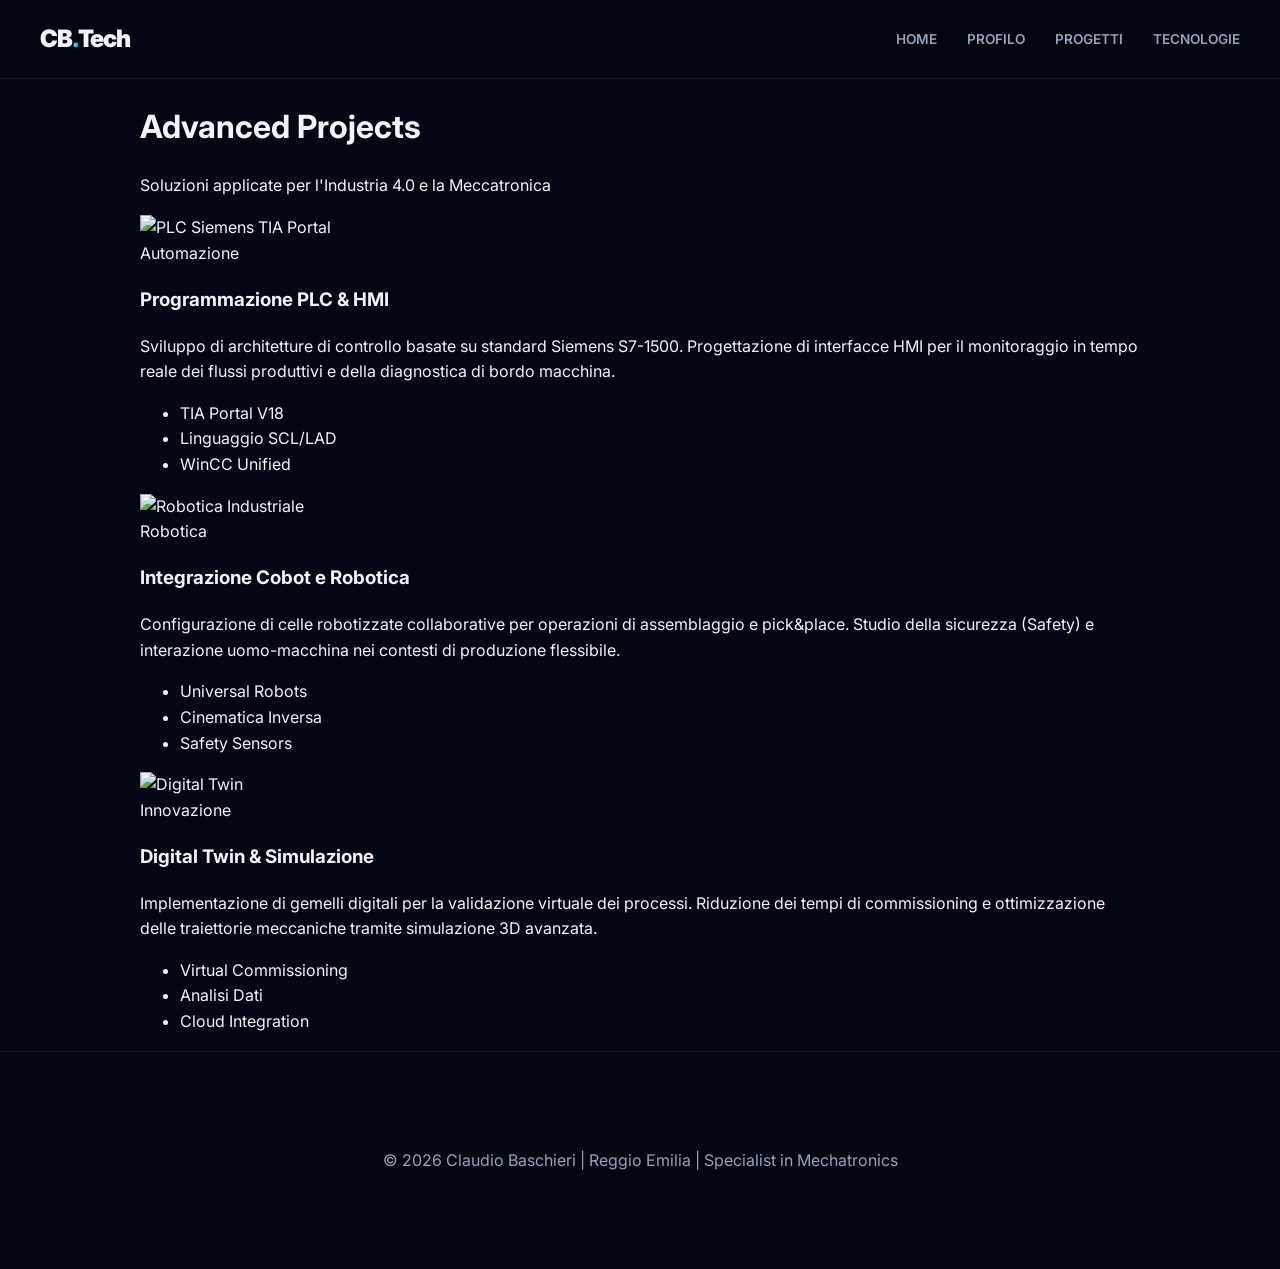
==== progetti.html @ 542c9ddd "Create progetti.html" ====
<!DOCTYPE html>
<html lang="it">
<head>
    <meta charset="UTF-8">
    <meta name="viewport" content="width=device-width, initial-scale=1.0">
    <title>Progetti Tech | Claudio Baschieri</title>
    <link rel="stylesheet" href="style.css">
    <link href="https://fonts.googleapis.com/css2?family=Inter:wght@400;700;900&display=swap" rel="stylesheet">
</head>
<body>

    <nav>
        <div class="nav-container">
            <div class="logo">CB<span>.</span>Tech</div>
            <ul>
                <li><a href="index.html">Home</a></li>
                <li><a href="index.html#profilo">Profilo</a></li>
                <li><a href="progetti.html">Progetti</a></li>
                <li><a href="index.html#tecnologie">Tecnologie</a></li>
            </ul>
        </div>
    </nav>

    <header class="hero-small">
        <div class="container">
            <h1>Advanced Projects</h1>
            <p>Soluzioni applicate per l'Industria 4.0 e la Meccatronica</p>
        </div>
    </header>

    <main class="container">
        
        <div class="project-row">
            <div class="project-image">
                <img src="http://googleusercontent.com/image_collection/image_retrieval/11330183672092704528_0" alt="PLC Siemens TIA Portal">
            </div>
            <div class="project-text">
                <span class="tag">Automazione</span>
                <h3>Programmazione PLC & HMI</h3>
                <p>Sviluppo di architetture di controllo basate su standard Siemens S7-1500. Progettazione di interfacce HMI per il monitoraggio in tempo reale dei flussi produttivi e della diagnostica di bordo macchina.</p>
                <ul class="tech-list">
                    <li>TIA Portal V18</li>
                    <li>Linguaggio SCL/LAD</li>
                    <li>WinCC Unified</li>
                </ul>
            </div>
        </div>

        <div class="project-row reverse">
            <div class="project-image">
                <img src="http://googleusercontent.com/image_collection/image_retrieval/9215575416538268412_0" alt="Robotica Industriale">
            </div>
            <div class="project-text">
                <span class="tag">Robotica</span>
                <h3>Integrazione Cobot e Robotica</h3>
                <p>Configurazione di celle robotizzate collaborative per operazioni di assemblaggio e pick&place. Studio della sicurezza (Safety) e interazione uomo-macchina nei contesti di produzione flessibile.</p>
                <ul class="tech-list">
                    <li>Universal Robots</li>
                    <li>Cinematica Inversa</li>
                    <li>Safety Sensors</li>
                </ul>
            </div>
        </div>

        <div class="project-row">
            <div class="project-image">
                <img src="http://googleusercontent.com/image_collection/image_retrieval/9629028514435934628_0" alt="Digital Twin">
            </div>
            <div class="project-text">
                <span class="tag">Innovazione</span>
                <h3>Digital Twin & Simulazione</h3>
                <p>Implementazione di gemelli digitali per la validazione virtuale dei processi. Riduzione dei tempi di commissioning e ottimizzazione delle traiettorie meccaniche tramite simulazione 3D avanzata.</p>
                <ul class="tech-list">
                    <li>Virtual Commissioning</li>
                    <li>Analisi Dati</li>
                    <li>Cloud Integration</li>
                </ul>
            </div>
        </div>

    </main>

    <footer>
        <p>© 2026 Claudio Baschieri | Reggio Emilia | Specialist in Mechatronics</p>
    </footer>

</body>
</html>
---- style.css ----
:root {
    --bg: #030712;
    --primary: #38bdf8;
    --secondary: #1e293b;
    --text: #f1f5f9;
    --text-dim: #94a3b8;
    --accent: #0ea5e9;
}

html { scroll-behavior: smooth; }
body { background: var(--bg); color: var(--text); font-family: 'Inter', sans-serif; margin: 0; line-height: 1.6; }

/* Navbar */
nav { background: rgba(3, 7, 18, 0.9); backdrop-filter: blur(12px); padding: 20px 0; position: sticky; top: 0; z-index: 1000; border-bottom: 1px solid rgba(56, 189, 248, 0.1); }
.nav-container { max-width: 1200px; margin: 0 auto; display: flex; justify-content: space-between; align-items: center; padding: 0 20px; }
.logo { font-weight: 900; font-size: 1.5rem; letter-spacing: -1px; }
.logo span { color: var(--primary); }
nav ul { display: flex; list-style: none; gap: 30px; margin: 0; }
nav ul a { color: var(--text-dim); text-decoration: none; font-size: 0.85rem; font-weight: 600; text-transform: uppercase; transition: 0.3s; }
nav ul a:hover { color: var(--primary); }

/* Hero */
.hero { height: 90vh; display: flex; align-items: center; justify-content: center; background: radial-gradient(circle at center, rgba(56, 189, 248, 0.05), transparent); text-align: center; padding: 0 20px; }
.pre-title { color: var(--primary); font-family: 'JetBrains Mono', monospace; font-size: 0.9rem; letter-spacing: 3px; display: block; margin-bottom: 20px; }
.hero h1 { font-size: clamp(3rem, 8vw, 5.5rem); margin: 0; font-weight: 900; letter-spacing: -4px; line-height: 1; }
.hero p { max-width: 600px; margin: 20px auto; font-size: 1.2rem; color: var(--text-dim); }

.cta-group { margin-top: 40px; display: flex; gap: 20px; justify-content: center; }
.btn-primary { background: var(--primary); color: var(--bg); padding: 15px 35px; border-radius: 8px; text-decoration: none; font-weight: bold; }
.btn-outline { border: 1px solid var(--text-dim); color: var(--text); padding: 15px 35px; border-radius: 8px; text-decoration: none; font-weight: bold; transition: 0.3s; }
.btn-outline:hover { border-color: var(--primary); color: var(--primary); }

/* Sections */
.section { padding: 120px 0; }
.alt-bg { background: rgba(30, 41, 59, 0.3); }
.container { max-width: 1000px; margin: 0 auto; padding: 0 20px; }
.section-header { margin-bottom: 60px; }
.number { color: var(--primary); font-family: 'JetBrains Mono'; margin-right: 10px; }
h2 { font-size: 2.5rem; display: inline; }

.content-grid { display: grid; grid-template-columns: 1.5fr 1fr; gap: 60px; align-items: center; }
.stat-box { background: var(--secondary); padding: 40px; border-radius: 20px; border: 1px solid rgba(255,255,255,0.05); }
.stat { font-size: 1.5rem; font-weight: bold; margin-bottom: 10px; }
.stat span { color: var(--primary); display: block; font-size: 2.5rem; }

/* Skills Card */
.skills-grid { display: grid; grid-template-columns: repeat(auto-fit, minmax(220px, 1fr)); gap: 25px; }
.skill-card { background: var(--secondary); padding: 40px; border-radius: 20px; transition: 0.4s; border: 1px solid transparent; }
.skill-card:hover { transform: translateY(-10px); border-color: var(--primary); box-shadow: 0 20px 40px rgba(0,0,0,0.5); }
.icon { font-size: 2.5rem; margin-bottom: 20px; display: block; }
.skill-card h3 { margin: 0 0 15px 0; color: #fff; }

.dark-section { background: var(--primary); color: var(--bg); text-align: center; }
.dark-section h2 { color: var(--bg); font-weight: 900; }
.text-center { text-align: center; }

footer { padding: 80px 0; border-top: 1px solid rgba(255,255,255,0.05); text-align: center; color: var(--text-dim); }
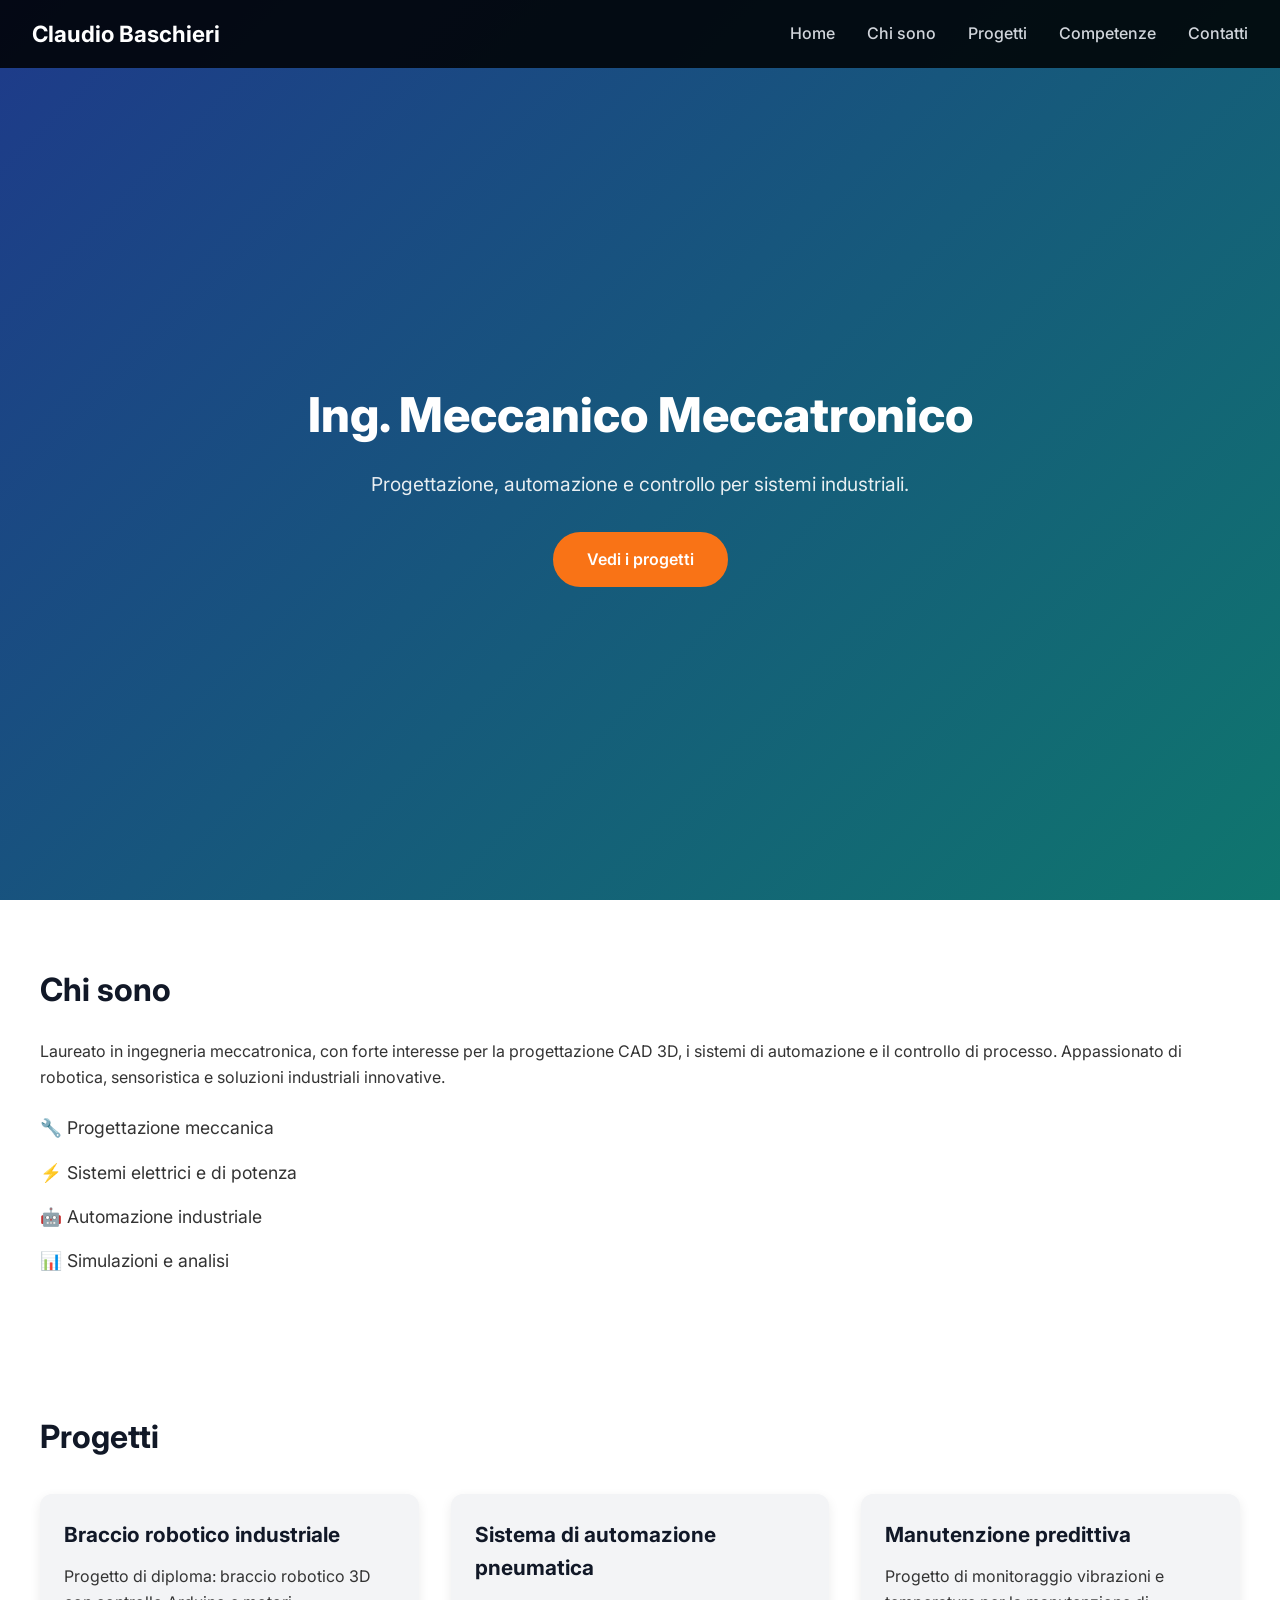
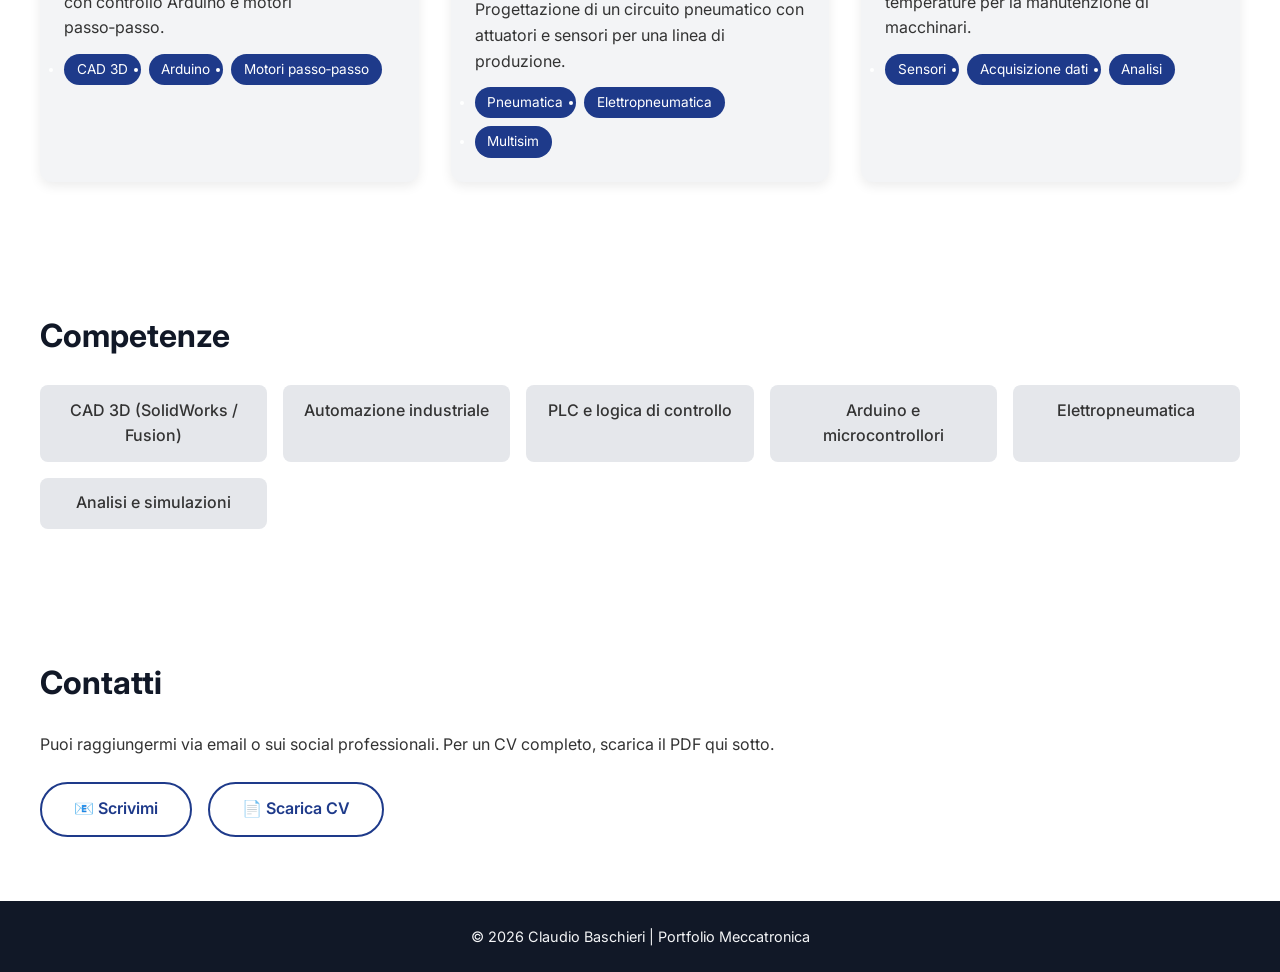
==== commit 46ca472f: "Update progetti.html" ====
--- a/progetti.html
+++ b/progetti.html
@@ -1,88 +1,119 @@
 <!DOCTYPE html>
 <html lang="it">
 <head>
-    <meta charset="UTF-8">
-    <meta name="viewport" content="width=device-width, initial-scale=1.0">
-    <title>Progetti Tech | Claudio Baschieri</title>
-    <link rel="stylesheet" href="style.css">
-    <link href="https://fonts.googleapis.com/css2?family=Inter:wght@400;700;900&display=swap" rel="stylesheet">
+  <meta charset="UTF-8" />
+  <meta name="viewport" content="width=device-width, initial-scale=1.0" />
+  <title>Claudio Baschieri | Meccatronica</title>
+  <link rel="stylesheet" href="style.css" />
+  <link href="https://fonts.googleapis.com/css2?family=Inter:wght@400;500;600;700&display=swap" rel="stylesheet" />
 </head>
 <body>
+  <!-- Header / Menu -->
+  <header id="home">
+    <nav class="navbar">
+      <div class="nav-brand">Claudio Baschieri</div>
+      <ul class="nav-links">
+        <li><a href="#home">Home</a></li>
+        <li><a href="#about">Chi sono</a></li>
+        <li><a href="#projects">Progetti</a></li>
+        <li><a href="#skills">Competenze</a></li>
+        <li><a href="#contact">Contatti</a></li>
+      </ul>
+    </nav>
+    <div class="hero">
+      <h1>Ing. Meccanico Meccatronico</h1>
+      <p>Progettazione, automazione e controllo per sistemi industriali.</p>
+      <a href="#projects" class="btn">Vedi i progetti</a>
+    </div>
+  </header>
 
-    <nav>
-        <div class="nav-container">
-            <div class="logo">CB<span>.</span>Tech</div>
-            <ul>
-                <li><a href="index.html">Home</a></li>
-                <li><a href="index.html#profilo">Profilo</a></li>
-                <li><a href="progetti.html">Progetti</a></li>
-                <li><a href="index.html#tecnologie">Tecnologie</a></li>
-            </ul>
+  <!-- Sezione Chi sono -->
+  <section id="about" class="section">
+    <div class="container">
+      <h2>Chi sono</h2>
+      <p>
+        Laureato in ingegneria meccatronica, con forte interesse per la progettazione CAD 3D, 
+        i sistemi di automazione e il controllo di processo. 
+        Appassionato di robotica, sensoristica e soluzioni industriali innovative.
+      </p>
+      <ul class="info-list">
+        <li>🔧 Progettazione meccanica</li>
+        <li>⚡ Sistemi elettrici e di potenza</li>
+        <li>🤖 Automazione industriale</li>
+        <li>📊 Simulazioni e analisi</li>
+      </ul>
+    </div>
+  </section>
+
+  <!-- Sezione Progetti -->
+  <section id="projects" class="section">
+    <div class="container">
+      <h2>Progetti</h2>
+      <div class="projects-grid">
+        <div class="project-card">
+          <h3>Braccio robotico industriale</h3>
+          <p>Progetto di diploma: braccio robotico 3D con controllo Arduino e motori passo‑passo.</p>
+          <ul class="tags">
+            <li>CAD 3D</li>
+            <li>Arduino</li>
+            <li>Motori passo‑passo</li>
+          </ul>
         </div>
-    </nav>
+        <div class="project-card">
+          <h3>Sistema di automazione pneumatica</h3>
+          <p>Progettazione di un circuito pneumatico con attuatori e sensori per una linea di produzione.</p>
+          <ul class="tags">
+            <li>Pneumatica</li>
+            <li>Elettropneumatica</li>
+            <li>Multisim</li>
+          </ul>
+        </div>
+        <div class="project-card">
+          <h3>Manutenzione predittiva</h3>
+          <p>Progetto di monitoraggio vibrazioni e temperature per la manutenzione di macchinari.</p>
+          <ul class="tags">
+            <li>Sensori</li>
+            <li>Acquisizione dati</li>
+            <li>Analisi</li>
+          </ul>
+        </div>
+      </div>
+    </div>
+  </section>
 
-    <header class="hero-small">
-        <div class="container">
-            <h1>Advanced Projects</h1>
-            <p>Soluzioni applicate per l'Industria 4.0 e la Meccatronica</p>
-        </div>
-    </header>
+  <!-- Sezione Competenze -->
+  <section id="skills" class="section">
+    <div class="container">
+      <h2>Competenze</h2>
+      <div class="skills-grid">
+        <div class="skill-item">CAD 3D (SolidWorks / Fusion)</div>
+        <div class="skill-item">Automazione industriale</div>
+        <div class="skill-item">PLC e logica di controllo</div>
+        <div class="skill-item">Arduino e microcontrollori</div>
+        <div class="skill-item">Elettropneumatica</div>
+        <div class="skill-item">Analisi e simulazioni</div>
+      </div>
+    </div>
+  </section>
 
-    <main class="container">
-        
-        <div class="project-row">
-            <div class="project-image">
-                <img src="http://googleusercontent.com/image_collection/image_retrieval/11330183672092704528_0" alt="PLC Siemens TIA Portal">
-            </div>
-            <div class="project-text">
-                <span class="tag">Automazione</span>
-                <h3>Programmazione PLC & HMI</h3>
-                <p>Sviluppo di architetture di controllo basate su standard Siemens S7-1500. Progettazione di interfacce HMI per il monitoraggio in tempo reale dei flussi produttivi e della diagnostica di bordo macchina.</p>
-                <ul class="tech-list">
-                    <li>TIA Portal V18</li>
-                    <li>Linguaggio SCL/LAD</li>
-                    <li>WinCC Unified</li>
-                </ul>
-            </div>
-        </div>
+  <!-- Sezione Contatti -->
+  <section id="contact" class="section">
+    <div class="container">
+      <h2>Contatti</h2>
+      <p>
+        Puoi raggiungermi via email o sui social professionali.
+        Per un CV completo, scarica il PDF qui sotto.
+      </p>
+      <div class="contact-links">
+        <a href="mailto:claudiobaschieri@email.com" class="btn btn-outline">📧 Scrivimi</a>
+        <a href="#" class="btn btn-outline">📄 Scarica CV</a>
+      </div>
+    </div>
+  </section>
 
-        <div class="project-row reverse">
-            <div class="project-image">
-                <img src="http://googleusercontent.com/image_collection/image_retrieval/9215575416538268412_0" alt="Robotica Industriale">
-            </div>
-            <div class="project-text">
-                <span class="tag">Robotica</span>
-                <h3>Integrazione Cobot e Robotica</h3>
-                <p>Configurazione di celle robotizzate collaborative per operazioni di assemblaggio e pick&place. Studio della sicurezza (Safety) e interazione uomo-macchina nei contesti di produzione flessibile.</p>
-                <ul class="tech-list">
-                    <li>Universal Robots</li>
-                    <li>Cinematica Inversa</li>
-                    <li>Safety Sensors</li>
-                </ul>
-            </div>
-        </div>
-
-        <div class="project-row">
-            <div class="project-image">
-                <img src="http://googleusercontent.com/image_collection/image_retrieval/9629028514435934628_0" alt="Digital Twin">
-            </div>
-            <div class="project-text">
-                <span class="tag">Innovazione</span>
-                <h3>Digital Twin & Simulazione</h3>
-                <p>Implementazione di gemelli digitali per la validazione virtuale dei processi. Riduzione dei tempi di commissioning e ottimizzazione delle traiettorie meccaniche tramite simulazione 3D avanzata.</p>
-                <ul class="tech-list">
-                    <li>Virtual Commissioning</li>
-                    <li>Analisi Dati</li>
-                    <li>Cloud Integration</li>
-                </ul>
-            </div>
-        </div>
-
-    </main>
-
-    <footer>
-        <p>© 2026 Claudio Baschieri | Reggio Emilia | Specialist in Mechatronics</p>
-    </footer>
-
+  <!-- Footer -->
+  <footer>
+    <p>© 2026 Claudio Baschieri | Portfolio Meccatronica</p>
+  </footer>
 </body>
 </html>
--- a/style.css
+++ b/style.css
@@ -1,57 +1,231 @@
-:root {
-    --bg: #030712;
-    --primary: #38bdf8;
-    --secondary: #1e293b;
-    --text: #f1f5f9;
-    --text-dim: #94a3b8;
-    --accent: #0ea5e9;
-}
-
-html { scroll-behavior: smooth; }
-body { background: var(--bg); color: var(--text); font-family: 'Inter', sans-serif; margin: 0; line-height: 1.6; }
-
-/* Navbar */
-nav { background: rgba(3, 7, 18, 0.9); backdrop-filter: blur(12px); padding: 20px 0; position: sticky; top: 0; z-index: 1000; border-bottom: 1px solid rgba(56, 189, 248, 0.1); }
-.nav-container { max-width: 1200px; margin: 0 auto; display: flex; justify-content: space-between; align-items: center; padding: 0 20px; }
-.logo { font-weight: 900; font-size: 1.5rem; letter-spacing: -1px; }
-.logo span { color: var(--primary); }
-nav ul { display: flex; list-style: none; gap: 30px; margin: 0; }
-nav ul a { color: var(--text-dim); text-decoration: none; font-size: 0.85rem; font-weight: 600; text-transform: uppercase; transition: 0.3s; }
-nav ul a:hover { color: var(--primary); }
-
-/* Hero */
-.hero { height: 90vh; display: flex; align-items: center; justify-content: center; background: radial-gradient(circle at center, rgba(56, 189, 248, 0.05), transparent); text-align: center; padding: 0 20px; }
-.pre-title { color: var(--primary); font-family: 'JetBrains Mono', monospace; font-size: 0.9rem; letter-spacing: 3px; display: block; margin-bottom: 20px; }
-.hero h1 { font-size: clamp(3rem, 8vw, 5.5rem); margin: 0; font-weight: 900; letter-spacing: -4px; line-height: 1; }
-.hero p { max-width: 600px; margin: 20px auto; font-size: 1.2rem; color: var(--text-dim); }
-
-.cta-group { margin-top: 40px; display: flex; gap: 20px; justify-content: center; }
-.btn-primary { background: var(--primary); color: var(--bg); padding: 15px 35px; border-radius: 8px; text-decoration: none; font-weight: bold; }
-.btn-outline { border: 1px solid var(--text-dim); color: var(--text); padding: 15px 35px; border-radius: 8px; text-decoration: none; font-weight: bold; transition: 0.3s; }
-.btn-outline:hover { border-color: var(--primary); color: var(--primary); }
-
-/* Sections */
-.section { padding: 120px 0; }
-.alt-bg { background: rgba(30, 41, 59, 0.3); }
-.container { max-width: 1000px; margin: 0 auto; padding: 0 20px; }
-.section-header { margin-bottom: 60px; }
-.number { color: var(--primary); font-family: 'JetBrains Mono'; margin-right: 10px; }
-h2 { font-size: 2.5rem; display: inline; }
-
-.content-grid { display: grid; grid-template-columns: 1.5fr 1fr; gap: 60px; align-items: center; }
-.stat-box { background: var(--secondary); padding: 40px; border-radius: 20px; border: 1px solid rgba(255,255,255,0.05); }
-.stat { font-size: 1.5rem; font-weight: bold; margin-bottom: 10px; }
-.stat span { color: var(--primary); display: block; font-size: 2.5rem; }
-
-/* Skills Card */
-.skills-grid { display: grid; grid-template-columns: repeat(auto-fit, minmax(220px, 1fr)); gap: 25px; }
-.skill-card { background: var(--secondary); padding: 40px; border-radius: 20px; transition: 0.4s; border: 1px solid transparent; }
-.skill-card:hover { transform: translateY(-10px); border-color: var(--primary); box-shadow: 0 20px 40px rgba(0,0,0,0.5); }
-.icon { font-size: 2.5rem; margin-bottom: 20px; display: block; }
-.skill-card h3 { margin: 0 0 15px 0; color: #fff; }
-
-.dark-section { background: var(--primary); color: var(--bg); text-align: center; }
-.dark-section h2 { color: var(--bg); font-weight: 900; }
-.text-center { text-align: center; }
-
-footer { padding: 80px 0; border-top: 1px solid rgba(255,255,255,0.05); text-align: center; color: var(--text-dim); }
+/* Reset base */
+* {
+  margin: 0;
+  padding: 0;
+  box-sizing: border-box;
+}
+
+/* Font e colori */
+body {
+  font-family: "Inter", sans-serif;
+  line-height: 1.6;
+  color: #333;
+  background-color: #f8f9fa;
+}
+
+/* Header & Menu */
+header {
+  position: relative;
+  min-height: 100vh;
+  display: flex;
+  flex-direction: column;
+  justify-content: center;
+  align-items: center;
+  text-align: center;
+  padding: 2rem;
+  background: linear-gradient(135deg, #1e3a8a, #0f766e);
+  color: #fff;
+}
+
+.navbar {
+  position: fixed;
+  top: 0;
+  width: 100%;
+  z-index: 1000;
+  background-color: rgba(0, 0, 0, 0.85);
+  display: flex;
+  justify-content: space-between;
+  align-items: center;
+  padding: 1rem 2rem;
+  transition: 0.3s ease;
+}
+
+.nav-brand {
+  font-size: 1.4rem;
+  font-weight: 700;
+  color: #fff;
+  text-decoration: none;
+}
+
+.nav-links {
+  list-style: none;
+  display: flex;
+  gap: 2rem;
+}
+
+.nav-links a {
+  color: #d1d5db;
+  text-decoration: none;
+  font-weight: 500;
+  transition: 0.2s ease;
+}
+
+.nav-links a:hover {
+  color: #fff;
+}
+
+.hero {
+  max-width: 960px;
+  margin: 6rem auto 2rem;
+}
+
+.hero h1 {
+  font-size: 3rem;
+  font-weight: 800;
+  margin-bottom: 1rem;
+}
+
+.hero p {
+  font-size: 1.2rem;
+  margin-bottom: 2rem;
+  opacity: 0.9;
+}
+
+.btn {
+  display: inline-block;
+  padding: 0.8rem 2rem;
+  background-color: #f97316;
+  color: #fff;
+  border-radius: 30px;
+  text-decoration: none;
+  font-weight: 600;
+  transition: 0.3s ease;
+  border: 2px solid #f97316;
+}
+
+.btn:hover {
+  background-color: #fff;
+  color: #f97316;
+}
+
+.btn-outline {
+  background-color: transparent;
+  color: #1e3a8a;
+  border: 2px solid #1e3a8a;
+}
+
+.btn-outline:hover {
+  background-color: #1e3a8a;
+  color: #fff;
+}
+
+/* Sezioni comuni */
+.section {
+  padding: 4rem 2rem;
+  background-color: #fff;
+}
+
+.container {
+  max-width: 1200px;
+  margin: 0 auto;
+}
+
+.section h2 {
+  font-size: 2rem;
+  margin-bottom: 1.5rem;
+  color: #111827;
+}
+
+/* Sezione Chi sono */
+.info-list {
+  list-style: none;
+  margin-top: 1rem;
+}
+
+.info-list li {
+  padding: 0.5rem 0;
+  font-size: 1.1rem;
+}
+
+/* Sezione Progetti */
+.projects-grid {
+  display: grid;
+  grid-template-columns: repeat(auto-fit, minmax(300px, 1fr));
+  gap: 2rem;
+  margin-top: 2rem;
+}
+
+.project-card {
+  background-color: #f3f4f6;
+  border-radius: 12px;
+  padding: 1.5rem;
+  box-shadow: 0 4px 12px rgba(0, 0, 0, 0.08);
+}
+
+.project-card h3 {
+  font-size: 1.3rem;
+  margin-bottom: 0.8rem;
+  color: #111827;
+}
+
+.tags {
+  display: flex;
+  flex-wrap: wrap;
+  margin-top: 0.8rem;
+  gap: 0.5rem;
+}
+
+.tags li {
+  font-size: 0.85rem;
+  padding: 0.3rem 0.8rem;
+  background-color: #1e3a8a;
+  color: #fff;
+  border-radius: 20px;
+}
+
+/* Sezione Competenze */
+.skills-grid {
+  display: grid;
+  grid-template-columns: repeat(auto-fit, minmax(220px, 1fr));
+  gap: 1rem;
+  margin-top: 1.5rem;
+}
+
+.skill-item {
+  background-color: #e5e7eb;
+  padding: 0.8rem 1rem;
+  border-radius: 8px;
+  text-align: center;
+  font-weight: 500;
+}
+
+/* Sezione Contatti */
+.contact-links {
+  margin-top: 1.5rem;
+  display: flex;
+  gap: 1rem;
+  flex-wrap: wrap;
+}
+
+/* Responsive */
+@media (max-width: 768px) {
+  .hero h1 {
+    font-size: 2.3rem;
+  }
+
+  .hero p {
+    font-size: 1rem;
+  }
+
+  .section {
+    padding: 3rem 1.5rem;
+  }
+
+  .nav-links {
+    gap: 1rem;
+    flex-direction: column;
+  }
+
+  .contact-links {
+    flex-direction: column;
+  }
+}
+
+/* Footer */
+footer {
+  background-color: #111827;
+  color: #f3f4f6;
+  text-align: center;
+  padding: 1.5rem 1rem;
+  font-size: 0.9rem;
+}
